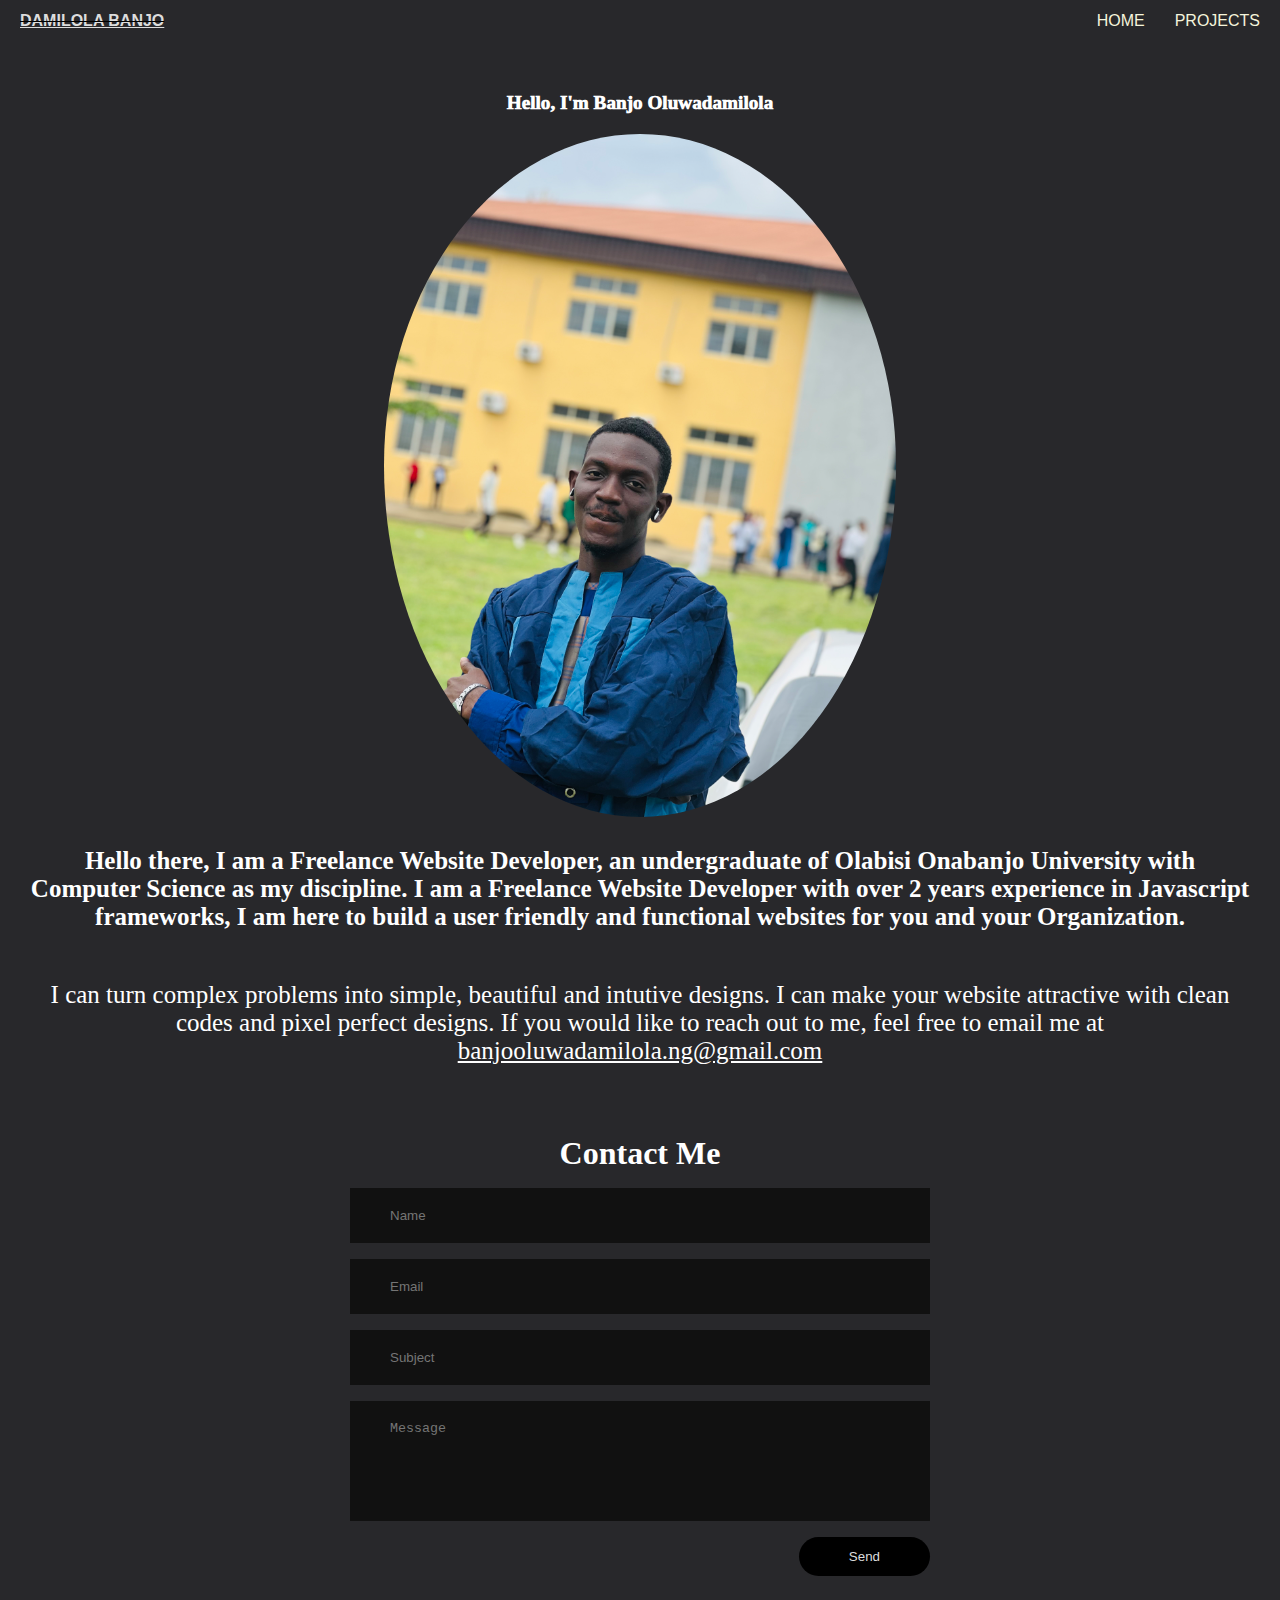
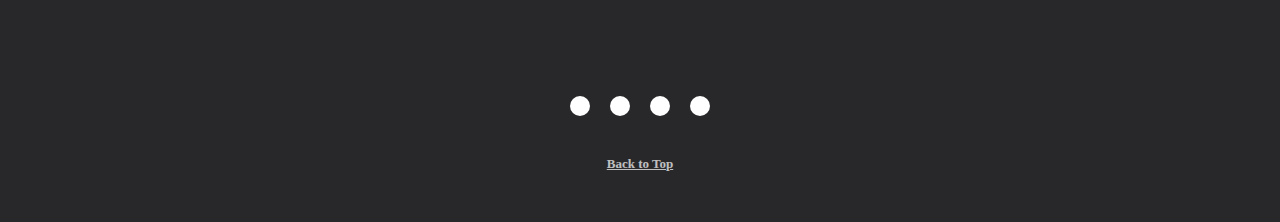
==== index.html @ b1aa333e "Add files via upload" ====
<!DOCTYPE html>
<html lang="en">
<head>
    <meta charset="UTF-8">
    <meta name="viewport" content="width=device-width, initial-scale=1.0">
    <title>My Portfolio</title>

    <link rel="icon" href="favicon.PNG" type="image/x-icon">

    <link rel="stylesheet" href="style.css">


    
    <link rel="stylesheet" href="https://cdnjs.cloudflare.com/ajax/libs/font-awesome/6.5.1/css/all.min.css" integrity="sha512-DTOQO9RWCH3ppGqcWaEA1BIZOC6xxalwEsw9c2QQeAIftl+Vegovlnee1c9QX4TctnWMn13TZye+giMm8e2LwA==" crossorigin="anonymous" referrerpolicy="no-referrer" />

</head>
<body>
    
    <header>
        <nav>
            <ul class="navbar">
                <li class="logo"><a href="index.html">DAMILOLA BANJO</a></li>
                <input type="checkbox" id="check">
                <span class="menu">
                    <li> <a href="index.html">Home</a></li>
                    <li><a href="project.html">Projects</a></li>
                    <label for="check" class="close-menu"><i class="fas fa-times"></i></label>
                </span>
                <label for="check" class="open-menu"><i>Menu</i></label>
            </ul>

        </nav>
    </header>

    <section>
        <div class="omo">
            <h2>Hello, I'm Banjo Oluwadamilola</h2>
            <img class="vibe" src="Profile.JPG"  alt="">
        </div>

        <div class="text">
            <h3>Hello there, I am a Freelance Website Developer, an undergraduate of Olabisi Onabanjo University with Computer Science as my discipline. I am a Freelance Website Developer with over 2 years experience in Javascript frameworks, I am here to build a user friendly and functional websites for you and your Organization.</h3>

            <p>I can turn complex problems into simple, beautiful and intutive designs. I can make your website attractive with clean codes and pixel perfect designs. If you would like to reach out to me, feel free to email me at <span>banjooluwadamilola.ng@gmail.com</span></p>
        </div>

        <!-- <div class="Contact">
            <div class="map">

            </div> -->

            <div class="contact-section">
                <h1>Contact Me</h1>
                <div class="border"></div>
                <form  class="contact-form" action="https://formsubmit.co/banjooluwadamilola.ng@gmail.com" method="POST">
                    <input type="text" class="contact-form-text" name="name" required placeholder="Name">
                    <input type="email" class="contact-form-text"  name="email" required placeholder="Email">
                    <input type="text" class="contact-form-text"  name="subject" required placeholder="Subject">
                    <textarea class="contact-form-text" name="msg" required placeholder="Message"></textarea>
                    <input type="submit" class="contact-form-btn" value="Send">
                </form>

            </div>
        </div>
    </section>

    <div class="footer">
        <div class="sicon">
            <a href="https://instagram.com/damiyyo__"><i class="fa-brands fa-instagram"> </i></a>
            <a href="https://linkedin.com/in/damilola-banjo-587095243"><i class="fa-brands fa-linkedin"> </i></a>
            <a href="https://twitter.com/damiyyo__"><i class="fa-brands fa-x-twitter"></i></a>
            <a href="https://github.com/Damiyyoo"><i class="fa-brands fa-github"></i></a>
        </div>

        <div class="bottomfooter">
            <a href="#">
                <i class="fa fa-arrow-up" aria-hidden="true">
                </i>
            <h4>Back to Top</h4></a>
        </div>
    </div>

</body>
</html>
---- style.css ----
*{
    box-sizing: border-box;
    margin: 0;
    padding: 0;
}

body{
    font-family: 'Times New Roman', Times, serif;
    --color1: beige;
    --color2: black;
    background-color: #28282B;
}

.navbar{
    width: 100%;
    display: flex;
    justify-content: space-between;
    align-items: center;
    list-style: none;
    position: relative;
    background-color: #28282B;
    padding: 12px 20px;
}

.logo {
    font-family: Impact, Haettenschweiler, 'Arial Narrow Bold', sans-serif;
    font-weight: bold;
    text-decoration: line-through;
}

.logo a{
    color: #ddd;
}

.menu{
    display: flex;
    font-family: Impact, Haettenschweiler, 'Arial Narrow Bold', sans-serif;
}

.menu li{
    padding-left: 30px;
}

.menu li a{
    display: inline-block;
    text-decoration: none;
    color: beige;
    text-align: center;
    transition: 0.15s ease-in-out;
    position: relative;
    text-transform: uppercase;
}

.menu li a::after{
    content: "";
    position: absolute;
    bottom: 0;
    left: 0;
    width: 0;
    height: 1px;
    background-color: var(--color1);
    transition: 0.15s ease-in-out;
}

.menu li a:hover::after{
    width: 100%; 
}

.open-menu, .close-menu{
    font-family: Impact, Haettenschweiler, 'Arial Narrow Bold', sans-serif;
    position: absolute;
    color: var(--color1);
    cursor: pointer;
    font-size: 1.5rem;
    display: none;
}

.open-menu{
    top: 50%;
    right: 20px;
    transform: translateY(-50%);
}

.close-menu{
    top: 20px;
    right: 20px;
}

#check{
    display: none;
}

@media(max-width: 610px){
    .omo h3{
        font-size: small;
    }
    .menu{
        flex-direction: column;
        align-items: center;
        justify-content: center;
        width: 100%;
        height: 100vh;
        position: fixed;
        top: 0;
        right: -100%;
        z-index: 100;
        background-color: #28282B;
        transition: all 1.55s ease-in-out;
    }
    .menu li{
        margin-top: 40px;
    }
    .menu li a{
        padding: 10px;
    }
    .open-menu, .close-menu{
        display: block;
    }
    #check:checked ~ .menu{
        right: 0;
    }
}



/* Home section */

.omo h2{ 
    font-family: Cambria, Cochin, Georgia, Times, 'Times New Roman', serif;
    font-weight: 1000;
    font-size: larger;
    padding-top: 50px;
    text-align: center;
    justify-content: center;
    color: white;

}


.vibe{
    display: block;
    margin: auto;
    width: 40%;
    border-radius: 70%;
    /* border: 10px solid #28282B;; */
    padding-top: 20px;
}

.text{
    padding: 30px;
    color: beige;
}

.text h3{
    font-family: Cambria, Cochin, Georgia, Times, 'Times New Roman', serif;
    text-align: center;
    justify-content: center;
    font-size: 25px;
    color: white;
}

.text p{
    font-family: Cambria, Cochin, Georgia, Times, 'Times New Roman', serif;
    padding-top: 50px;
    text-align: center;
    justify-content: center;
    font-size: 25px;
    color: white;
}

span{
    text-decoration: underline;
}

/* Contact Me */

.contact-section{
    padding: 40px 0;
}

.contact-section h1{
    text-align: center;
    color: white;
}

.contact-form{
    max-width: 600px;
    margin: auto;
    padding: 0 10px;
    overflow: hidden;
}

.contact-form-text{
    display: block;
    width: 100%;
    box-sizing: border-box;
    margin: 16px 0;
    border: 0;
    background: #111;
    padding: 20px 40px;
    outline: none;
    color: #ddd;
    transition: 0.5s;
}

.contact-form-text:focus{
    box-shadow: 0 0 10 4px #34495e;
}

textarea.contact-form-text{
    resize: none;
    height: 120px;
}

.contact-form-btn{
    float: right;
    border: 0;
    background: black;
    color: #ddd;
    padding: 12px 50px;
    border-radius: 20px;
    cursor: pointer;
    transition: 0.5s;
}
.contact-form-btn:hover{
    background: #28282B;
    color: white;
}



/* Footer */

html{ 
    scroll-behavior: smooth;
}

.footer{
    width: 100%;
    padding: 70px 30px 20px;
}

.sicon{
    display: flex;
    justify-content: center;
}

.sicon a{
    text-decoration: none;
    padding: 10px;
    margin: 10px;
    background-color: white;
    border-radius: 50%;
}

.sicon a i{
    font-size: 1.5rem;
    color: black;
    opacity: 0.9;
}

.sicon a:hover{
    background-color:#28282B;
    transition: 0.9s all ease-in;
}

.sicon a:hover i{
    color: white;
    transition: 0.5s;
}

.bottomfooter{
    margin: 30px 0;
    display: flex;
    justify-content: center;
    text-align: center;
    color: white;
    text-decoration: none;
    font-size: small;
    opacity: 0.7;
    transition: 0.5s ease-out;
}


.bottomfooter a, i, h4{
    color: white;
}


@media (max-width:991px){
  
    .text h3{
        font-family: Cambria, Cochin, Georgia, Times, 'Times New Roman', serif;
        text-align: center;
        justify-content: center;
        font-size: 15px;
        color: white;
    }
    
    .text p{
        font-family: Cambria, Cochin, Georgia, Times, 'Times New Roman', serif;
        padding-top: 50px;
        text-align: center;
        justify-content: center;
        font-size: small;
        color: white;
    }
}
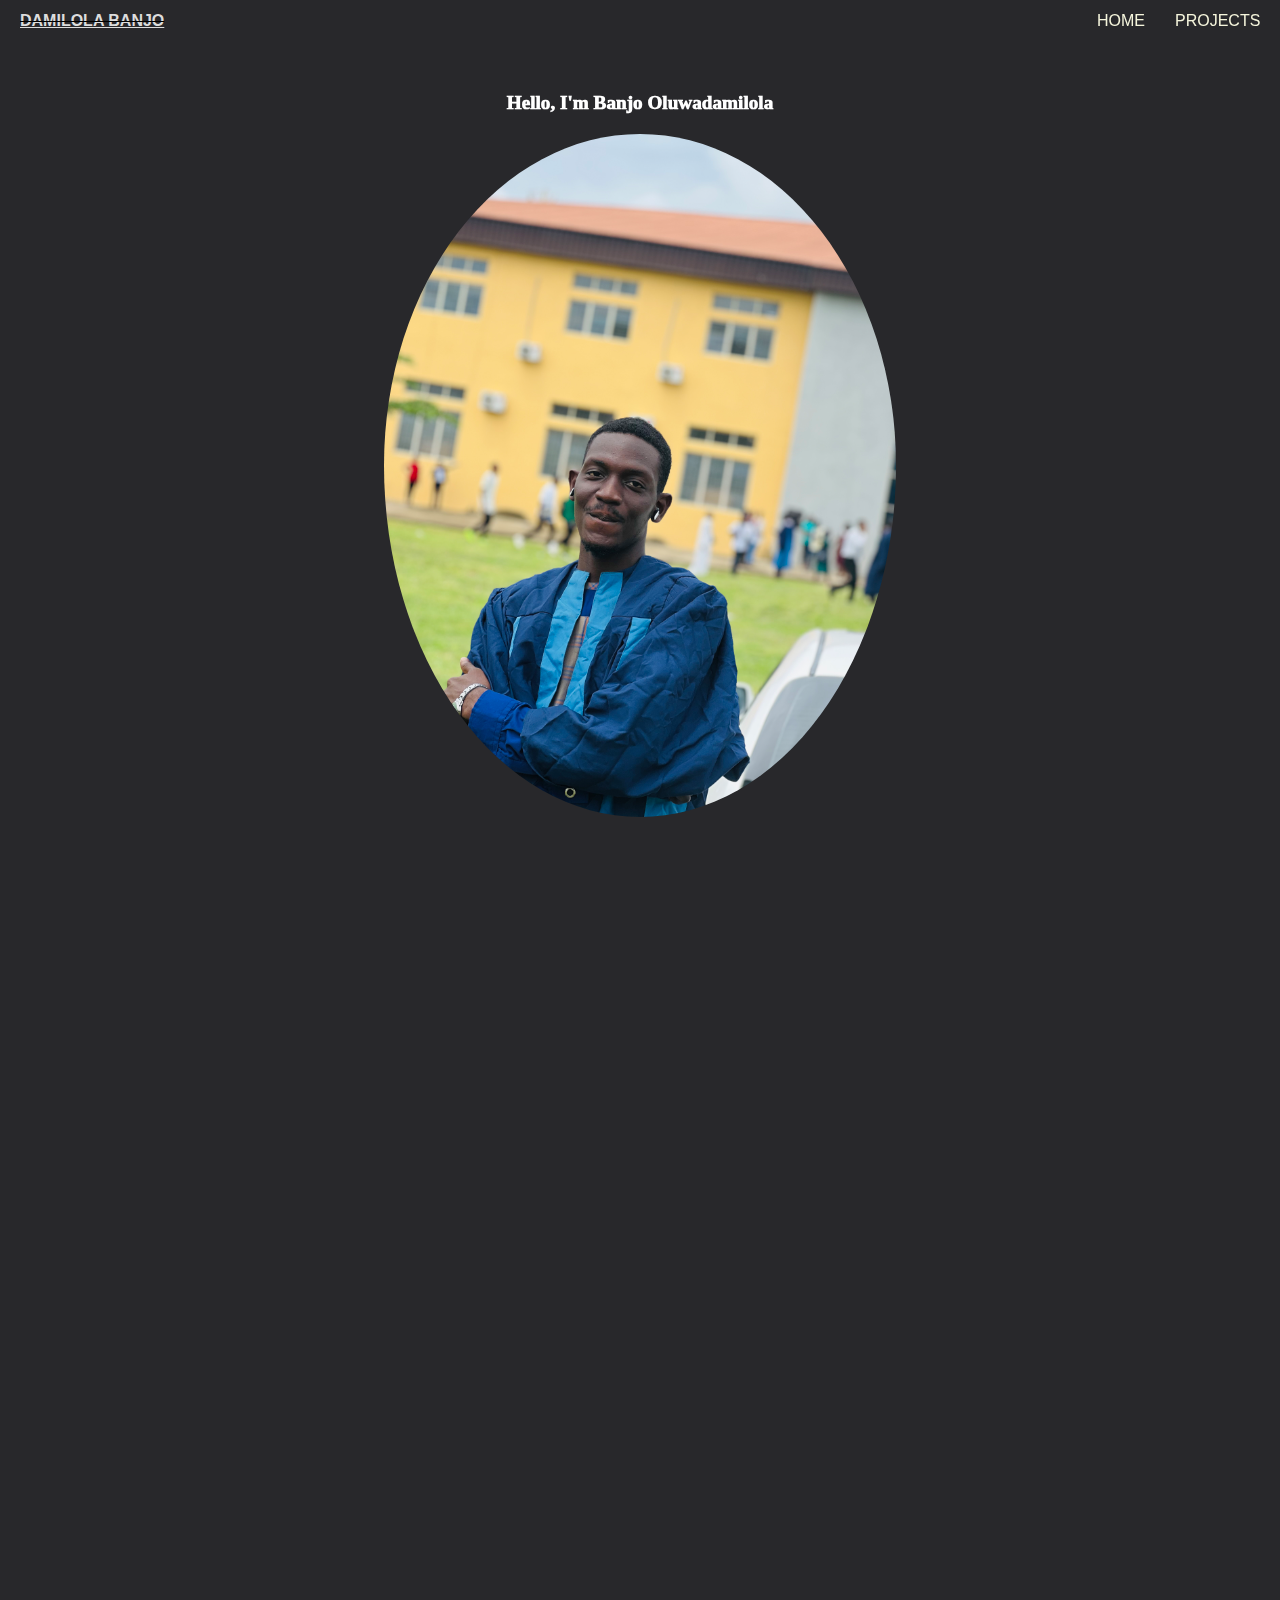
==== commit e8a47224: "Add files via upload" ====
--- a/index.html
+++ b/index.html
@@ -4,6 +4,8 @@
     <meta charset="UTF-8">
     <meta name="viewport" content="width=device-width, initial-scale=1.0">
     <title>My Portfolio</title>
+    <link href="https://unpkg.com/aos@2.3.1/dist/aos.css" rel="stylesheet">
+    
 
     <link rel="icon" href="favicon.PNG" type="image/x-icon">
 
@@ -19,11 +21,13 @@
     <header>
         <nav>
             <ul class="navbar">
-                <li class="logo"><a href="index.html">DAMILOLA BANJO</a></li>
+                <li class="logo"><a href="index.html" data-aos="fade-up"
+                    data-aos-anchor-placement="top-bottom"
+                    data-aos-delay="500" data-aos-duration="2000">DAMILOLA BANJO</a></li>
                 <input type="checkbox" id="check">
                 <span class="menu">
-                    <li> <a href="index.html">Home</a></li>
-                    <li><a href="project.html">Projects</a></li>
+                    <li> <a href="index.html" data-aos="flip-up" data-aos-delay="500" data-aos-duration="3000">Home</a></li>
+                    <li><a href="project.html"data-aos="flip-up" data-aos-delay="500" data-aos-duration="3000">Projects</a></li>
                     <label for="check" class="close-menu"><i class="fas fa-times"></i></label>
                 </span>
                 <label for="check" class="open-menu"><i>Menu</i></label>
@@ -34,14 +38,17 @@
 
     <section>
         <div class="omo">
-            <h2>Hello, I'm Banjo Oluwadamilola</h2>
-            <img class="vibe" src="Profile.JPG"  alt="">
+            <h2 data-aos="flip-down" data-aos-delay="500" data-aos-duration="3000">Hello, I'm Banjo Oluwadamilola</h2>
+            <img class="vibe" src="Profile.JPG"  alt="" data-aos="fade-right"
+            data-aos-offset="300"
+            data-aos-easing="ease-in-sine" data-aos-duration="2000">
         </div>
 
         <div class="text">
-            <h3>Hello there, I am a Freelance Website Developer, an undergraduate of Olabisi Onabanjo University with Computer Science as my discipline. I am a Freelance Website Developer with over 2 years experience in Javascript frameworks, I am here to build a user friendly and functional websites for you and your Organization.</h3>
+            <h3 data-aos="fade-up" data-aos-delay="500" data-aos-duration="2000"
+            >Hello there, I am a Freelance Website Developer, an undergraduate of Olabisi Onabanjo University with Computer Science as my discipline. I am a Freelance Website Developer with over 2 years experience in Javascript frameworks, I am here to build a user friendly and functional websites for you and your Organization.</h3>
 
-            <p>I can turn complex problems into simple, beautiful and intutive designs. I can make your website attractive with clean codes and pixel perfect designs. If you would like to reach out to me, feel free to email me at <span>banjooluwadamilola.ng@gmail.com</span></p>
+            <p data-aos="fade-up" data-aos-delay="500" data-aos-duration="2000">I can turn complex problems into simple, beautiful and intutive designs. I can make your website attractive with clean codes and pixel perfect designs. If you would like to reach out to me, feel free to email me at <span>banjooluwadamilola.ng@gmail.com</span></p>
         </div>
 
         <!-- <div class="Contact">
@@ -50,14 +57,24 @@
             </div> -->
 
             <div class="contact-section">
-                <h1>Contact Me</h1>
+                <h1  data-aos="fade-up" data-aos-delay="500" data-aos-duration="2000">Contact Me</h1>
                 <div class="border"></div>
                 <form  class="contact-form" action="https://formsubmit.co/banjooluwadamilola.ng@gmail.com" method="POST">
-                    <input type="text" class="contact-form-text" name="name" required placeholder="Name">
-                    <input type="email" class="contact-form-text"  name="email" required placeholder="Email">
-                    <input type="text" class="contact-form-text"  name="subject" required placeholder="Subject">
-                    <textarea class="contact-form-text" name="msg" required placeholder="Message"></textarea>
-                    <input type="submit" class="contact-form-btn" value="Send">
+                    <input type="text" class="contact-form-text" name="name" required placeholder="Name" data-aos="fade-up"
+                    data-aos-anchor-placement="top-bottom"
+                    data-aos-delay="500" data-aos-duration="2000">
+                    <input type="email" class="contact-form-text"  name="email" required placeholder="Email"data-aos="fade-up"
+                    data-aos-anchor-placement="top-bottom"
+                    data-aos-delay="500" data-aos-duration="2000">
+                    <input type="text" class="contact-form-text"  name="subject" required placeholder="Subject" data-aos="fade-up"
+                    data-aos-anchor-placement="top-bottom"
+                    data-aos-delay="500" data-aos-duration="2000">
+                    <textarea class="contact-form-text" name="msg" required placeholder="Message" data-aos="fade-up"
+                    data-aos-anchor-placement="top-bottom"
+                    data-aos-delay="500" data-aos-duration="2000"></textarea>
+                    <input type="submit" class="contact-form-btn" value="Send" data-aos="fade-up"
+                    data-aos-anchor-placement="top-bottom"
+                    data-aos-delay="500" data-aos-duration="2000">
                 </form>
 
             </div>
@@ -66,19 +83,31 @@
 
     <div class="footer">
         <div class="sicon">
-            <a href="https://instagram.com/damiyyo__"><i class="fa-brands fa-instagram"> </i></a>
-            <a href="https://linkedin.com/in/damilola-banjo-587095243"><i class="fa-brands fa-linkedin"> </i></a>
-            <a href="https://twitter.com/damiyyo__"><i class="fa-brands fa-x-twitter"></i></a>
-            <a href="https://github.com/Damiyyoo"><i class="fa-brands fa-github"></i></a>
+            <a href="https://instagram.com/damiyyo__" data-aos="fade-up"
+            data-aos-anchor-placement="center-bottom" data-aos-delay="500" data-aos-duration="2000"><i class="fa-brands fa-instagram"> </i></a>
+            <a href="https://linkedin.com/in/damilola-banjo-587095243" data-aos="fade-up"
+            data-aos-anchor-placement="center-bottom" data-aos-delay="500" data-aos-duration="2000"><i class="fa-brands fa-linkedin"> </i></a>
+            <a href="https://twitter.com/damiyyo__" data-aos="fade-up"
+            data-aos-anchor-placement="center-bottom" data-aos-delay="500" data-aos-duration="2000"><i class="fa-brands fa-x-twitter"></i></a>
+            <a href="https://github.com/Damiyyoo" data-aos="fade-up"
+            data-aos-anchor-placement="center-bottom" data-aos-delay="500" data-aos-duration="2000"><i class="fa-brands fa-github"></i></a>
         </div>
 
         <div class="bottomfooter">
             <a href="#">
-                <i class="fa fa-arrow-up" aria-hidden="true">
+                <i class="fa fa-arrow-up" aria-hidden="true" data-aos="fade-up"
+                data-aos-anchor-placement="center-bottom" data-aos-delay="500" data-aos-duration="1000">
                 </i>
-            <h4>Back to Top</h4></a>
+            <h4 data-aos="fade-up"
+            data-aos-anchor-placement="center-bottom" data-aos-delay="500" data-aos-duration="1000">Back to Top</h4></a>
         </div>
     </div>
 
+    <script src="https://unpkg.com/aos@2.3.1/dist/aos.js"></script>
+    <script>
+         AOS.init();
+    </script>
+
+
 </body>
 </html>